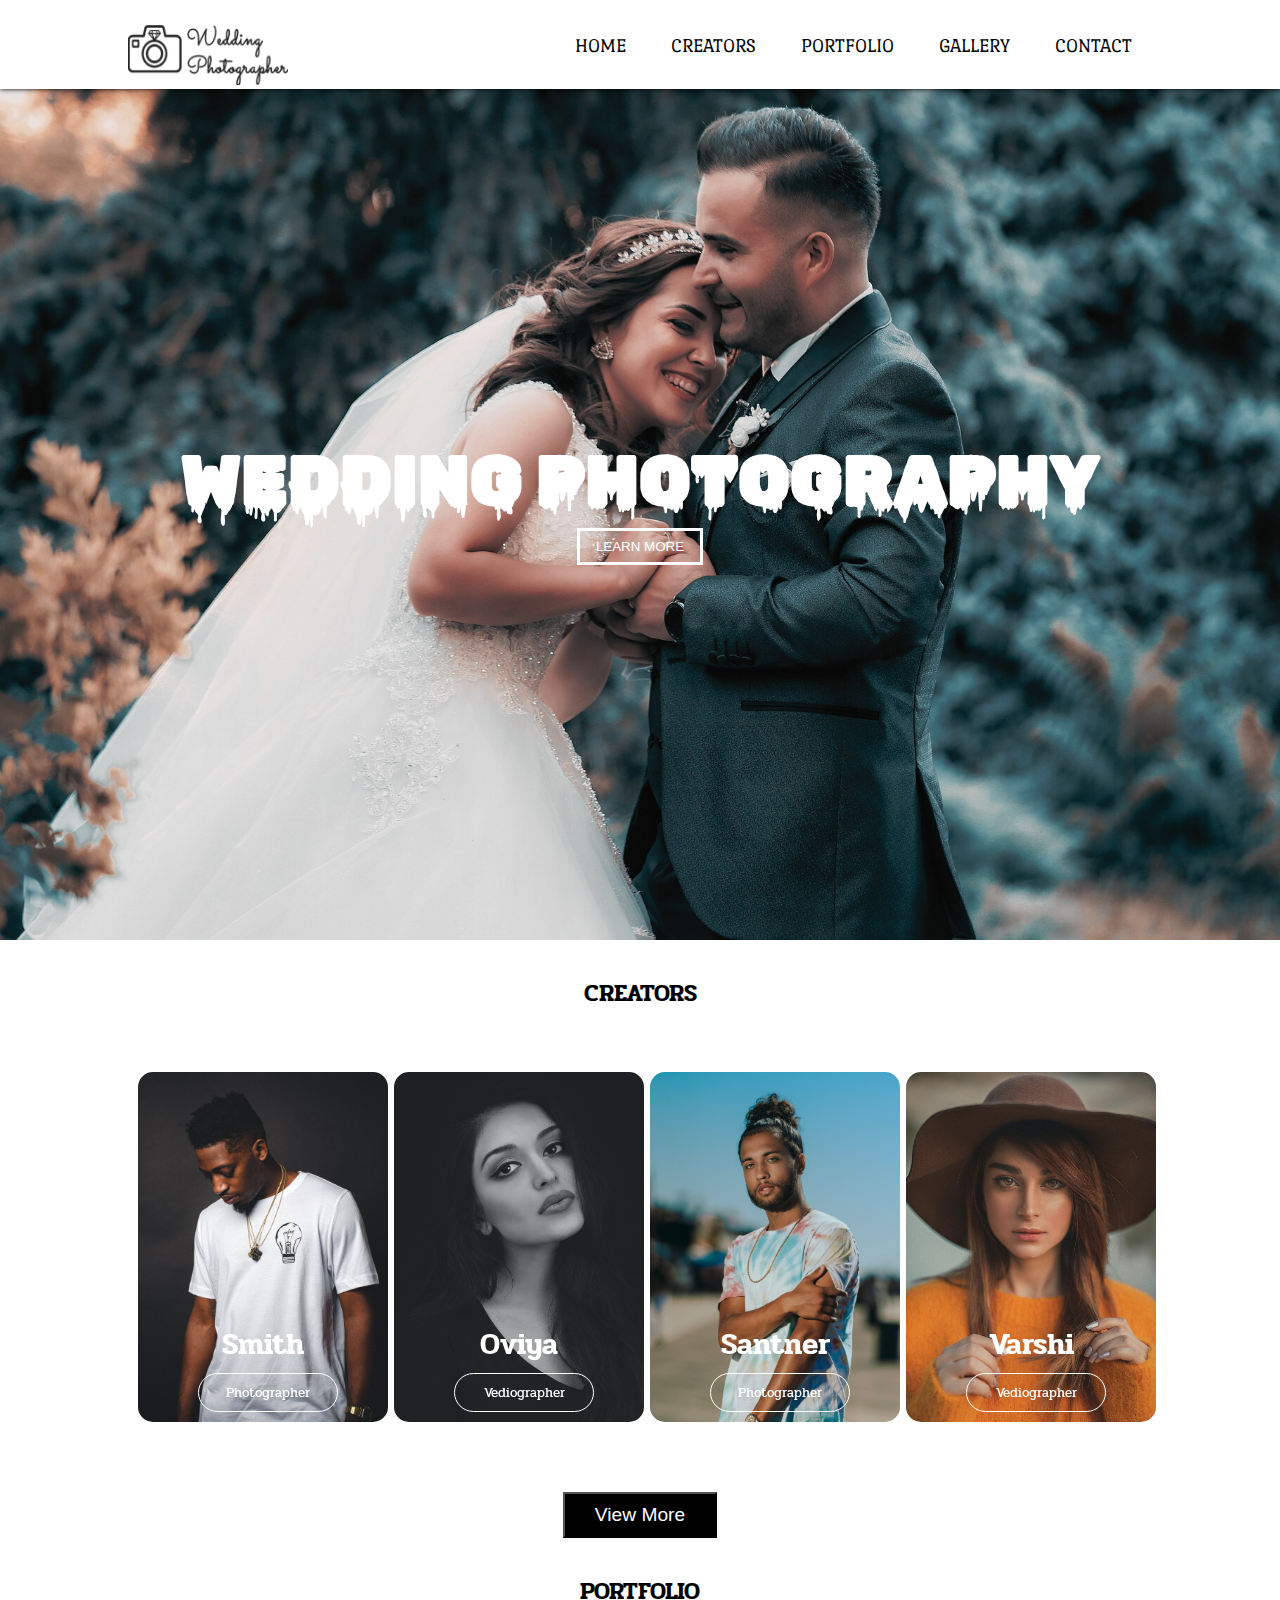
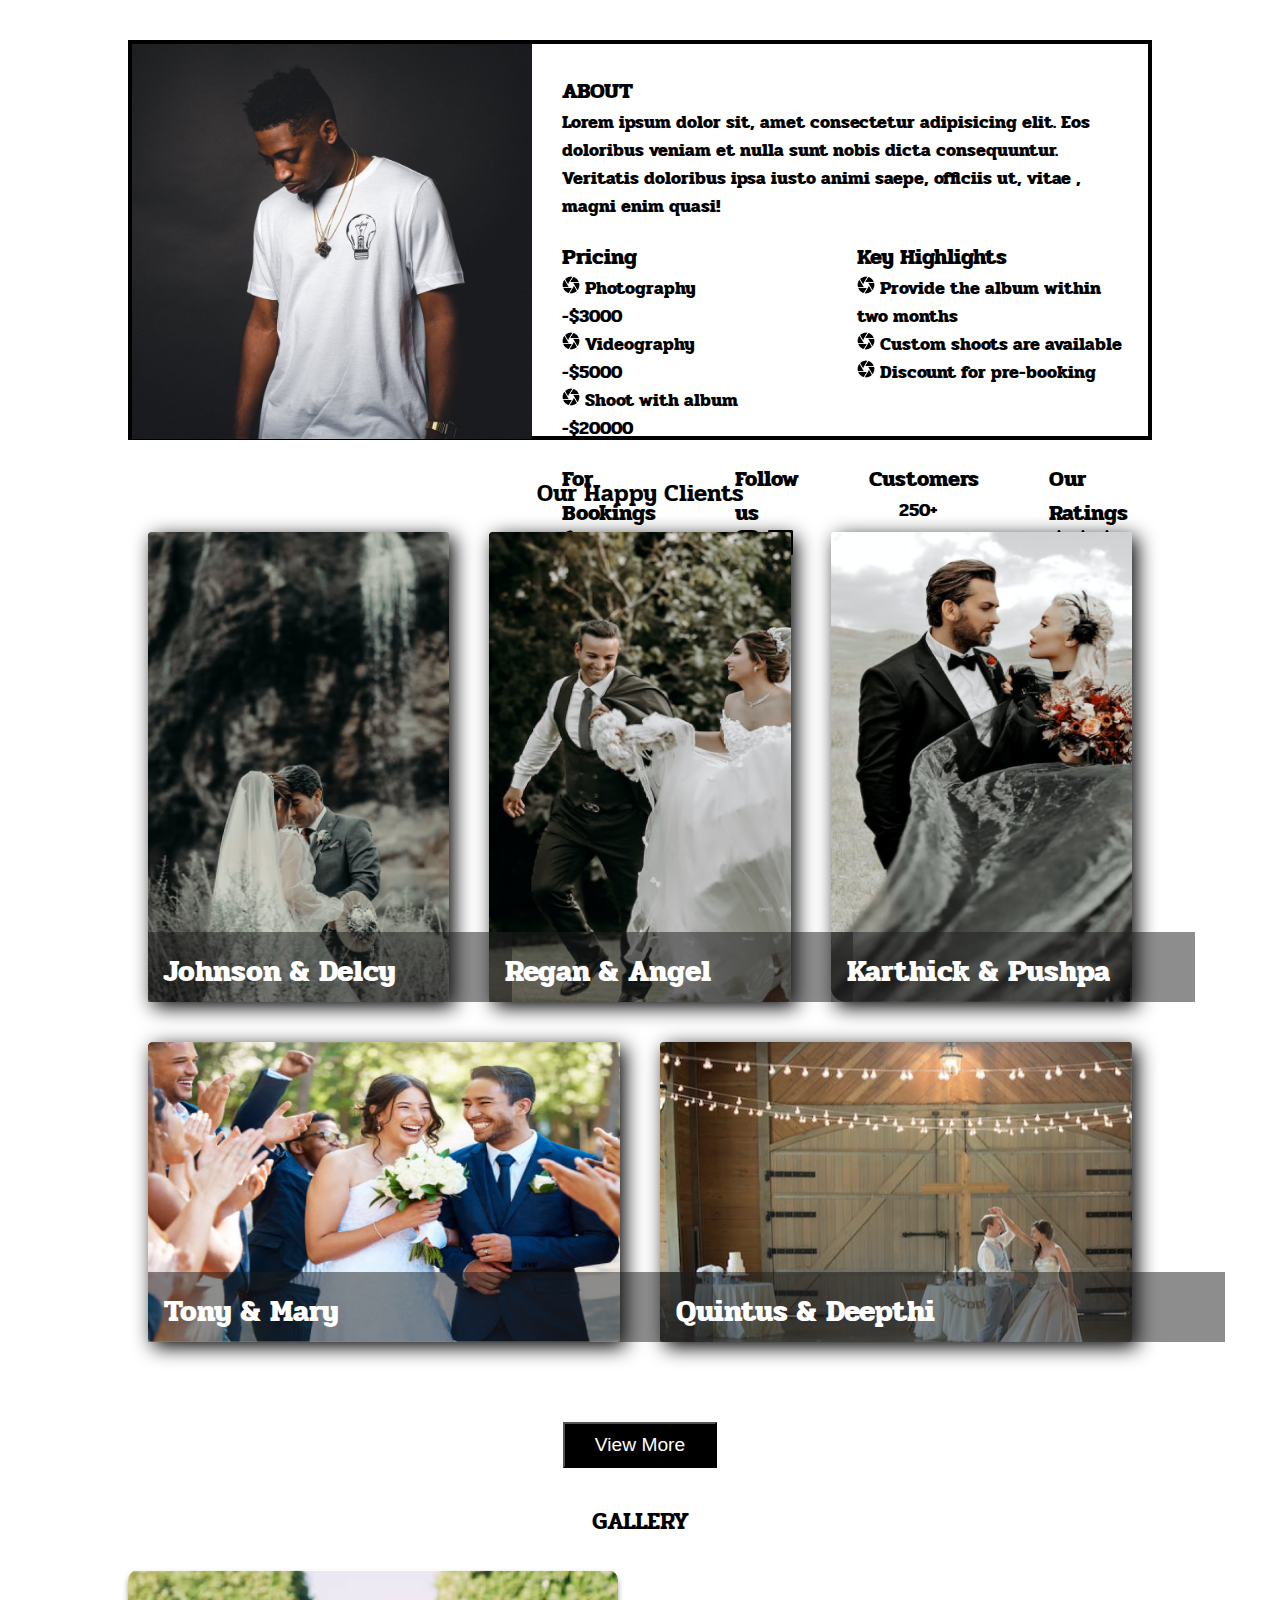
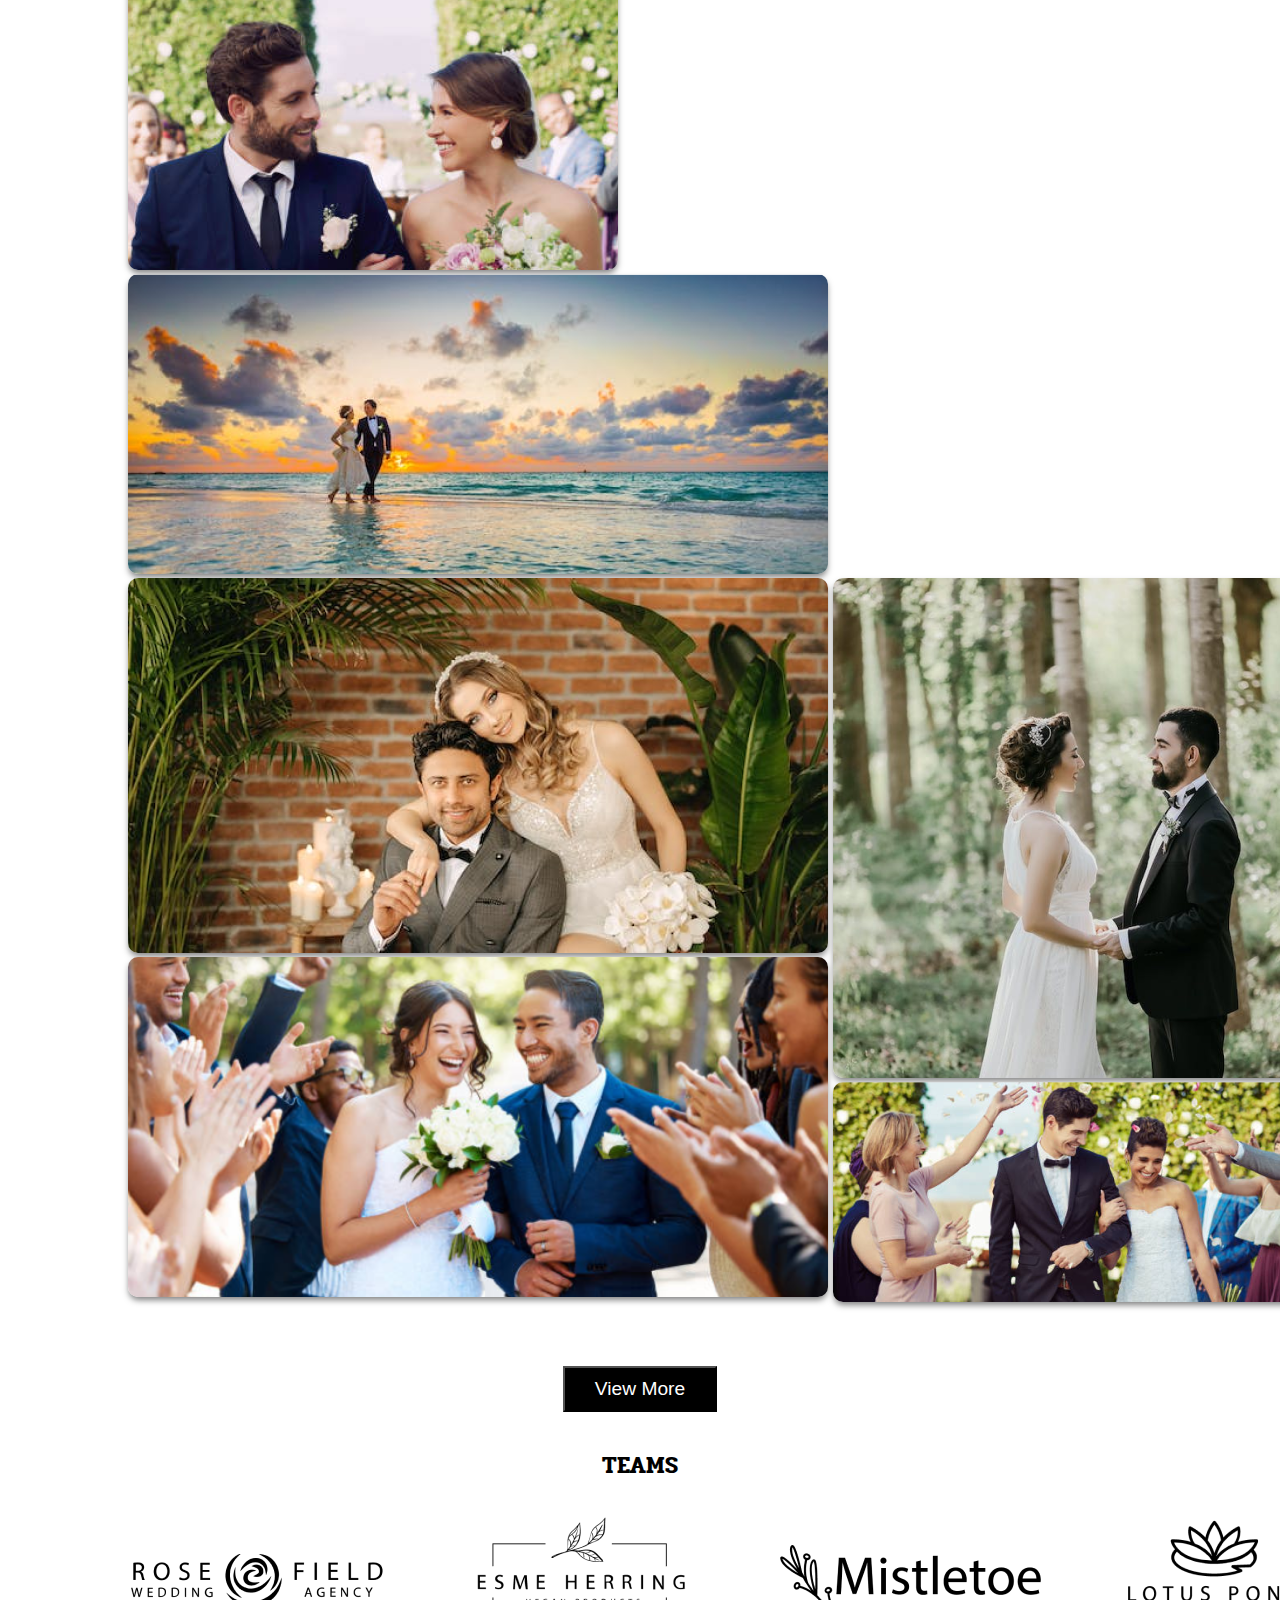
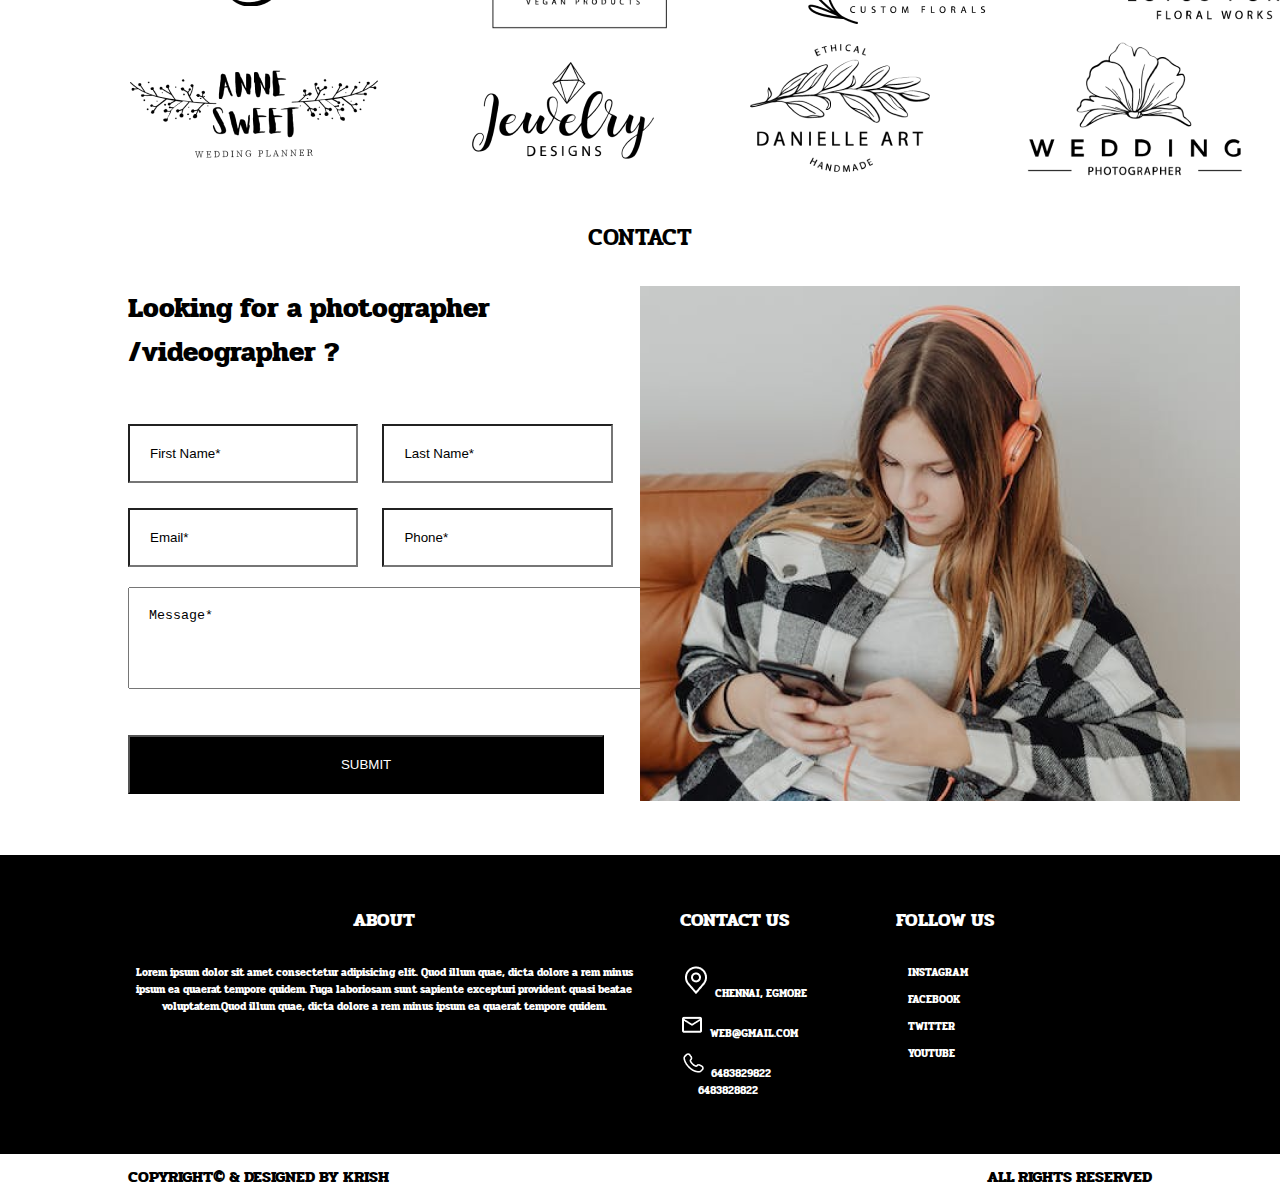
==== index.html @ 5eafbfe5 "first commit" ====
<!doctype html>
<html lang="en">
  
<head>
    <meta charset="utf-8">
    <meta name="viewport" content="width=device-width, initial-scale=1">
    <title>Wedding Photography</title>
    <meta name="description" content="we are Wedding Photographers ,we will help you to find out best Photographers for your Wedding">
    <link rel="icon" href="assets/logoIcon.png">
    <link href="https://cdn.jsdelivr.net/npm/bootstrap@5.3.2/dist/css/bootstrap.min.css" rel="stylesheet" integrity="sha384-T3c6CoIi6uLrA9TneNEoa7RxnatzjcDSCmG1MXxSR1GAsXEV/Dwwykc2MPK8M2HN" crossorigin="anonymous">
    <link rel="stylesheet" href="style.css">
</head>

<body>
    <script src="https://cdn.jsdelivr.net/npm/bootstrap@5.3.2/dist/js/bootstrap.bundle.min.js" integrity="sha384-C6RzsynM9kWDrMNeT87bh95OGNyZPhcTNXj1NW7RuBCsyN/o0jlpcV8Qyq46cDfL" crossorigin="anonymous"></script>

 <!--Herosection -->

  
<header>
  <div class="containerContent">            
         <div class="gridLayout">
          <div class="container">
            <div class="logo">
                     <img src="assets/logo2.png" alt="" width="160px" height="60px">
            </div>
            <div class="headerContent">
              <ul>
                  <li><a href="#HOME">HOME</a></li>
                 <li><a href="#CREATORS">CREATORS</a></li>
                 <li><a href="#PORTFOLIO">PORTFOLIO</a></li>
                 <li><a href="#GALLERY">GALLERY</a></li>
                 <li><a href="#CONTACT">CONTACT</a></li>
              </ul>
            </div>
          </div>
          </div>
          </div>
      </header>  
      <section id="HOME">
          <div class="bg-image">

              <div class="gridLayout">
          <div class="projectContent">
          <div class="projectName" >
              <h1 > WEDDING PHOTOGRAPHY</h1>
              
          </div>
          <div class="landingPageButton">
              <a href="#CREATORS"><button value="submit" class="buttonOne">LEARN MORE</button></a>
          </div>
          </div>
         </div>
  </div>
</section>
        
<main>

<!--creators-->

     <section id="CREATORS">
               <h2>CREATORS</h2>
               <div class="gridLayout">
                  
                 <!--flip card-->        
        <div class="fourArchitectures">
           
            <div class="containerOne">
              <div class="cardOne">
                <div class="card-inner">
                <div class="frontOne">
                  <h4>Smith</h4>
                   <!-- <h5>ARCHITECTURE</h5>-->
                  <button>Photographer</button>
                </div>
                <div class="backOne">
                  <h5>Lorem ipsum dolor siter ametith consectetur elit adipisicing. Omnis, nam reprehenderit, eius solut maiores nobis   enumer repellendus delenitiwer </h5>
                  <div class="icons">
                    <a href=""><img src="assets/facebook.png" alt=""></a>
                  <a href=""><img src="assets/instagram.png" alt=""></a>
                  <a href=""><img src="assets/twitter.png" alt=""></a>
                </div>
                </div>
              </div>
              </div>
            </div>
    
    <!--card2-->
    
            <div class="containerTwo">
      <div class="cardTwo">
        <div class="card-inner">
        <div class="frontTwo">
          <h4>Oviya</h4>
          <!--<h5>ARCHITECTURE</h5> -->
          <button>Vediographer</button>
        </div>
        <div class="backTwo">
          <h5>Lorem ipsum dolor siter ametith consectetur elit adipisicing. Omnis, nam reprehenderit, eius solut maiores nobis   enumer repellendus delenitiwer </h5>
          <div class="icons">
             <a href=""><img src="assets/facebook.png" alt=""></a>
             <a href=""><img src="assets/instagram.png" alt=""></a>
             <a href=""><img src="assets/twitter.png" alt=""></a>
        </div>
        </div>
      </div>
      </div>
    </div>
    
    <!--card3-->
    
    <div class="containerThree">
      <div class="cardThree">
        <div class="card-inner">
        <div class="frontThree">
          <h4>Santner</h4>
          <!--<h5>ARCHITECTURE</h5>-->
          <button>Photographer</button>
        </div>
        <div class="backThree">
          <h5>Lorem ipsum dolor siter ametith consectetur elit adipisicing. Omnis, nam reprehenderit, eius solut maiores nobis   enumer repellendus delenitiwer </h5>
          <div class="icons">
          <a href=""><img src="assets/facebook.png" alt=""></a>
          <a href=""><img src="assets/instagram.png" alt=""></a>
          <a href=""><img src="assets/twitter.png" alt=""></a>
        </div>
        </div>
      </div>
      </div>
    </div>
    
    <!--card4-->
    
    <div class="containerFour">
      <div class="cardFour">
        <div class="card-inner">
        <div class="frontFour">
          <h4>Varshi</h4>
        <!--  <h5>ARCHITECTURE</h5>-->
          <button>Vediographer</button>
        </div>
        <div class="backFour">
          <h5>Lorem ipsum dolor siter ametith consectetur elit adipisicing. Omnis, nam reprehenderit, eius solut maiores nobis   enumer repellendus delenitiwer </h5>
          <div class="icons">
         <a href=""><img src="assets/facebook.png" alt=""></a>
         <a href=""><img src="assets/instagram.png" alt=""></a>
         <a href=""><img src="assets/twitter.png" alt=""></a>
        </div>
        </div>
      </div>
      </div>
    </div>
    </div>


          </div>
        </div>
         <a href="creators.html"><button class="learnMoreTwo" value="submit">View More</button></a> 
     </section>

<!--Portfolio--> 

<section id="PORTFOLIO">
  
  <h2 class="portfolio">PORTFOLIO</h2>
      <div class="gridLayout">
           <div class="portfolioOne">
                <div class="portfolioOneImage">
                   <img src="assets/smith.png" alt="smith" height="395px" width="400px">
                  
                </div>
                <div class="portfolioOneContent">
          
                    <h3>ABOUT</h3>
                    <h4>Lorem ipsum dolor sit, amet consectetur adipisicing elit. Eos doloribus veniam et nulla sunt nobis dicta consequuntur. Veritatis doloribus ipsa iusto animi saepe, officiis ut, vitae , magni enim quasi!</h4>
                    
                    <div class="pricing">
                    <div class="pricingInside">
                    <h3>Pricing</h3>

                    <h4><img src="assets/camera.png" alt="">&nbsp;Photography -$3000</h4>
                    <h4><img src="assets/camera.png" alt="">&nbsp;Videography -$5000  
                    </h4>
                    <h4><img src="assets/camera.png" alt="">&nbsp;Shoot with album -$20000</h4>
                  </div>

                  <div class="highlights">
                    <h3>Key Highlights</h3>

                    <h4><img src="assets/camera.png" alt="">&nbsp;Provide the album within two months</h4>
                    <h4><img src="assets/camera.png" alt="">&nbsp;Custom shoots are available</h4>
                    <h4><img src="assets/camera.png" alt="">&nbsp;Discount for pre-booking</h4>
                  </div>
                    </div>

                    <div class="bookings">
                     <div>
                    <h3>For Bookings</h3>
                    <h4><img src="assets/phone.png" alt="">9865685327</h4>
                  </div>
                  <div class="follow">
                    <h3>Follow us</h3>
                   <a href="#"><img src="assets/ig.png" alt="">&nbsp;</a>
                   <a href=""><img src="assets/fb.png" alt="">&nbsp;</a> 
                    <a href=""><img src="assets/pf.png" alt="">&nbsp;</a>
                  </div>
                  <div class="customers">
                    <h3>Customers</h3>
                    <h4>&nbsp;&nbsp;&nbsp;&nbsp;&nbsp;&nbsp;250+ <br> Happy Clients</h4>
                  </div>
                  <div class="ratings">
                    <h3>Our Ratings</h3>
                    <img src="assets/star.png" alt="">
                    <img src="assets/star.png" alt="">
                    <img src="assets/star.png" alt="">
                    <img src="assets/star.png" alt="">
                    <img src="assets/halfStar.png" alt="">
                  </div>
                  </div>

                  </div>
                </div>
<!--clients one-->                 
                 <h2>Our Happy Clients</h2>

            <div class="review">
              <div class="reviewCard">
                  <img src="assets/happy1.png" alt="">
                  <div class="intro">
                      <h3>Johnson & Delcy</h3>
                      <p>In <span>Johnson</span> wedding Lorem ipsum dolor sit amet consectetur, adipisicing elit. Consequatur a optio alias, rem minus expedita exercitationem perferendis pariatur cum atque doloribus odit voluptate nihil, quaerat nisi in nam architecto ex.</p>
                  </div>
              </div>

              <div class="reviewCard">
                  <img src="assets/happy2.png" alt="">
                  <div class="intro">
                      <h3>Regan & Angel</h3>
                      <p>In <span>Regan</span> wedding Lorem ipsum dolor sit amet consectetur, adipisicing elit. Consequatur a optio alias, rem minus expedita exercitationem perferendis pariatur cum atque doloribus odit voluptate nihil, quaerat nisi in nam architecto ex.</p>
                  </div>
              </div>
              <div class="reviewCard">
                  <img src="assets/happy3.png" alt="">
                  <div class="intro">
                      <h3>Karthick & Pushpa</h3>
                      <p>In <span>Karthick</span> wedding Lorem ipsum dolor sit amet consectetur, adipisicing elit. Consequatur a optio alias, rem minus expedita exercitationem perferendis pariatur cum atque doloribus odit voluptate nihil, quaerat nisi in nam architecto ex.</p>
                  </div>

               </div>
           </div>
     

      <div class="review2">
          <div class="reviewCard2">
              <img src="assets/happy4.png" alt="">
                  <div class="intro2">
                      <h3>Tony & Mary</h3>
                      <p>In <span>Tony</span> wedding Lorem ipsum dolor sit amet consectetur, adipisicing elit. Consequatur a optio alias, rem minus expedita exercitationem perferendis pariatur cum atque doloribus odit voluptate nihil, quaerat nisi in nam architecto ex.</p>
                  </div>
          </div>

          <div class="reviewCard2">
              <img src="assets/happy5.png" alt="">
                  <div class="intro2">
                      <h3>Quintus & Deepthi</h3>
                      <p>In <span>Tony</span> wedding Lorem ipsum dolor sit amet consectetur, adipisicing elit. Consequatur a optio alias, rem minus expedita exercitationem perferendis pariatur cum atque doloribus odit voluptate nihil, quaerat nisi in nam architecto ex.</p>
                  </div>
          </div>
      </div>
  </div>
          <a href="portfolio.html"><button class="learnMoreThree" value="submit">View More</button></a> 
     </section>


<!--Gallery-->

<section id="GALLERY">
<h2>GALLERY</h2>
<div class="gridLayout">
  <div class="wrapper">
  <div class="parent">

    <div class="child bg-One">

    </div>
  </div>
  <div class="parent">
    <div class="child bg-Two">

    </div>
  </div>
  <div class="mainParent">
  <div class="parentTwo">
  <div class="parent">
    <div class="child bg-Three">

    </div>
  </div>
  <div class="parent">
    <div class="child bg-Five">

    </div>
  </div>
</div>
<div class="parentThree">
  <div class="parent">
    <div class="child bg-Four">

    </div>
  </div>
 
  <div class="parent">
    <div class="child bg-Six">

    </div>
  </div>
</div>
</div>
  </div>

</div>
<a href="gallery.html"><button class="learnMoreFour" value="submit">View More</button></a> 
</section>
    
<section id="TEAMS">
     <h2>TEAMS</h2>
  <div class="gridLayout">
    <div class="ourTeamsOne">
          <div class="team1">
           <img src="assets/team1.png" alt="" >
          </div>
          <div class="team2">
           <img src="assets/team2.png" alt="" >
          </div>
          <div class="team3">
          <img src="assets/team3.png" alt="">
          </div>
          <div class="team4">
          <img src="assets/team4.png" alt="">
          </div>
        </div>
        <div class="ourTeamsTwo">
          <div class="team5">
          <img src="assets/team5.png" alt="">
          </div>
          <div class="team6">
           <img src="assets/team6.png" alt="">
          </div>
          <div class="team7">
          <img src="assets/team7.png" alt="">
          </div>
          <div class="team8">
          <img src="assets/team8.png" alt="">
          </div>
        </div>
    
  </div>
</section>

<!--Contact-->
<section id="CONTACT">
  <h2>CONTACT</h2>
  <div class="gridLayout">
    <div class="contactUs">
    <div class="contactContent">
          <h3>Looking for a photographer /videographer ?</h3>
          <div class="contactName">
             <input type="text" placeholder="First Name*" required class="contactName1">
             <input type="text" placeholder="Last Name*" required class="contactName2">
          </div>
          <div class="contactNumber">
              <input type="email" placeholder="Email*" required class="contactNumber1">
              <input type="number" placeholder="Phone*" required class="contactNumber2">
          </div>
          <div class="contactMessage">
                <textarea name="Message" class="contactMessage2" cols="70" rows="4" placeholder="Message*" required>Message*</textarea>
          </div>
          <div class="submit">
            <button class="learnMoreFive" value="submit">SUBMIT</button> 
          </div>
    </div>
    <div class="contactImage">
       <img src="assets/contact.png" alt="" >
    </div>
  </div>
  </div>
</section>

</main>
<footer>
 <div class="bg-color">
        <div class="gridLayout">
          <div class="footerSection">
          <div class="about">
                <h3>ABOUT</h3>
                <h6>Lorem ipsum dolor sit amet consectetur adipisicing elit. Quod illum quae, dicta dolore a rem minus ipsum ea quaerat tempore quidem. Fuga laboriosam sunt sapiente excepturi provident quasi beatae voluptatem.Quod illum quae, dicta dolore a rem minus ipsum ea quaerat tempore quidem.</h6>
          </div>
          <div class="contact">
                 <h3>CONTACT US</h3>
                <h6 class="contactInside"><img src="assets/location.png" alt="">&nbsp;CHENNAI, EGMORE</h6>
                 <h6><img src="assets/mail.png" alt="">&nbsp;&nbsp;WEB@GMAIL.COM</h6>
                 <h6><img src="assets/phone2.png" alt="">&nbsp;&nbsp;6483829822 <br>&nbsp;&nbsp;&nbsp;&nbsp;&nbsp;&nbsp;6483828822</h6>
          </div>
          <div class="followus">
                 <h3>FOLLOW US</h3>
                 <h6 class="followusInside">&nbsp;&nbsp;&nbsp;&nbsp;INSTAGRAM</h6>
                 <h6>&nbsp;&nbsp;&nbsp;&nbsp;FACEBOOK</h6>
                 <h6>&nbsp;&nbsp;&nbsp;&nbsp;TWITTER</h6>
                 <h6>&nbsp;&nbsp;&nbsp;&nbsp;YOUTUBE</h6>
          </div>
        </div>
      </div>
 </div>
 <div class="gridLayout">
  <div class="foot">
    <h4 class="footOne">COPYRIGHT&copy;   & DESIGNED BY KRISH</h4>
    <h4 class="footTwo">ALL RIGHTS RESERVED</h4>
  </div>
</div>
</footer>

</body>
</html>
---- style.css ----
@import url('https://fonts.googleapis.com/css2?family=Port+Lligat+Slab&family=Rubik+Wet+Paint&display=swap');

  @import url('https://fonts.googleapis.com/css2?family=Rubik+Wet+Paint&display=swap');
  @import url('https://fonts.googleapis.com/css2?family=Pridi&display=swap');

*{
    margin: 0;
    padding: 0;
    box-sizing: border-box;
}

/*landing page*/
body{
    padding-top:40px ;
}
.bg-image{
    background-image: url(assets/heroSectionThree.jpg);
    width: 100%;
    height: 100vh;
    background-repeat: no-repeat;
    background-size: cover;
}
.gridLayout{
    width: 80%;
    margin-right: auto;
    margin-left: auto;
}
.logo{
    padding-top: 25px;
    margin-left: 0;
    
}
.headerContent ul li a::before{
    content: '';
    position: absolute;
    height: 3px;
    width: 100%;
    bottom: 0px;
    left: 0;
   border-radius: 25px;
   transform: scaleX(0);
   background: #000000;
    transform-origin:right ;
    transition: transform 0.3s ease;
}
.headerContent ul li a:hover::before{
    transform: scaleX(1);
    transform-origin:left ;
}
.headerContent ul li{
    list-style-type: none;
    display: inline-block;
    padding-bottom: 25px;
    position: relative;
}
.headerContent ul li a{
    text-decoration: none;
    color: rgb(0, 0, 0);
    padding: 20PX;
}
.headerContent{
    padding-top: 35px;
    margin-right: 0;
    font-size: 20px;
    font-family: 'Port Lligat Slab', serif;  
}

header{
    position: fixed;
    top: 0;
    width: 100%;
    z-index: 99999;
    transition: background-color 0.4s ease-in-out;
    box-shadow:0px 0px 5px 0px;
}

.container{
    display: flex;
    justify-content: space-between;
}
.containerContent{
    background-color: #ffffff;
}
.projectName h1{
    font-size: 70px;
    color: white;
    padding-top: 400px;
    display: flex;
    flex-direction: column;
    align-items: center;
    font-family:'Rubik Wet Paint' ;
    text-shadow:black;
    
}

.landingPageButton{
    display:flex;
    flex-direction: column;
    align-items: center;
    text-decoration: none;
    padding: 5px;
}
.buttonOne{
    padding: 8px 16px;
    font-weight: 500;
    color: white;
    background-color: transparent;
    border: 3px white solid;
}
.buttonOne:hover{
    background-color:#0C356A;
}


/*CREATORS*/

h2{
    text-align: center;
    margin-top: 35px;
   font-family: 'Pridi', serif;
    font-weight: 600;
}


/*flip card*/
.fourArchitectures{
    display: flex;
    align-items: center;
}
.containerOne{
    width: 25%;
    padding:10px;
}
.cardOne{
    width: 250px;
    height: 350px;
    margin: 50px auto 0;
    perspective: 1000px;
}
.card-inner{
    width: 250%;
    height: 350%;
    position: relative;
    transition: transform 1s;
    transform-style: preserve-3d;
}
.frontOne,.backOne{
    width: 100%;
    height: 100%;
    border-radius: 15px;
    position: absolute;
    backface-visibility: hidden;
}
.frontOne{
    background: url(assets/smith.png);
    background-size: cover;
    background-position: center;
    padding-top: 50px;
    text-align: center;
    display: flex;
    flex-direction: column;
    justify-content: flex-end;
}
.frontOne h4{
color: white;
font-size: 30px;
font-weight: 600;
font-family: 'Pridi', serif;;
}

.frontOne button{
    width: 140px;
    border: 1px solid #fff;
    background:transparent;
    border-radius: 50px;
    padding: 8px 20px;
    cursor:pointer;
    margin-top: 5px;
    margin-bottom: 10px;
    margin-left: 60px;
    color: #fff;
    font-weight: 400;
    font-family: 'Pridi', serif;
}
.backOne{
    background: #000000;
    color: white;
    padding: 20px 20px;
    transform: rotateY(180deg);
}
.backOne h5{
font-size: 18px;
line-height: 25px;
margin-bottom: 10px;
font-family: 'Pridi', serif;
}
.icons img{
    display: flex;
    align-items:center;
    margin-top: 30px;
    margin-right: 0px;
}

.cardOne:hover .card-inner{
    transform: rotateY(180deg);
}

/*Flipcard2*/

.containerTwo{
    width: 25%;
    padding:10px;
   
}
.cardTwo{
    width: 250px;
    height: 350px;
    margin: 50px auto 0;
    perspective: 1000px;
}
.card-inner{
    width: 100%;
    height: 100%;
    position: relative;
    transition: transform 1s;
    transform-style: preserve-3d;
}
.frontTwo,.backTwo{
    width: 100%;
    height: 100%;
    border-radius: 15px;
    position: absolute;
    backface-visibility: hidden;
}
.frontTwo{
    background: url(assets/oviya.png);
    background-size: cover;
    background-position: center;
    padding-top: 50px;
    text-align: center;
    display: flex;
    flex-direction: column;
    justify-content: flex-end;
}
.frontTwo h4{
color: white;
font-size: 30px;
font-weight: 600;
font-family: 'Pridi', serif;
}
.frontTwo button{
    width: 140px;
    border: 1px solid #fff;
    background:transparent;
    border-radius: 50px;
    padding: 8px 20px;
    cursor:pointer;
    margin-top: 5px;
    margin-bottom: 10px;
    margin-left: 60px;
    color: #fff;
    font-weight: 400;
    font-family: 'Pridi', serif;
}
.backTwo{
    background: #000000;
    color: white;
    padding: 20px 20px;
    transform: rotateY(180deg);
}
.backTwo h5{
font-size: 18px;
line-height: 25px;
margin-bottom: 10px;
font-family: 'Pridi', serif;
}
.icons{
    display: flex;
    align-items:center;
    margin-top: 30px;
    margin-left: 60px;
    gap: 30px;
}
.cardTwo:hover .card-inner{
    transform: rotateY(180deg);
}

/*flipcard3*/

.containerThree{
    width: 25%;
    padding:10px;
}
.cardThree{
    width: 250px;
    height: 350px;
    margin: 50px auto 0;
    perspective: 1000px;
}
.card-inner{
    width: 100%;
    height: 100%;
    position: relative;
    transition: transform 1s;
    transform-style: preserve-3d;
}
.frontThree,.backThree{
    width: 100%;
    height: 100%;
    border-radius: 15px;
    position: absolute;
    backface-visibility: hidden;
}
.frontThree{
    background: url(assets/santner.png);
    background-size: cover;
    background-position: center;
    padding-top: 50px;
    display: flex;
    text-align: center;
    flex-direction: column;
    justify-content: flex-end;
}
.frontThree h4{
color: white;
font-size: 30px;
font-weight: 600;
font-family: 'Pridi', serif;
}
.frontThree button{
    width: 140px;
    border: 1px solid #fff;
    background:transparent;
    border-radius: 50px;
    padding: 8px 20px;
    cursor:pointer;
    margin-top: 5px;
    margin-bottom: 10px;
    margin-left: 60px;
    color: #fff;
    font-weight: 400;
    font-family: 'Pridi', serif;
}
.backThree{
    background: #000000;
    color: white;
    padding: 20px 20px;
    transform: rotateY(180deg);
}
.backThree h5{
font-size:18px;
line-height: 25px;
margin-bottom: 10px;
font-family: 'Pridi', serif;
}
.icons{
    display: flex;
    align-items:center;
    margin-top: 30px;
    margin-left: 60px;
    gap: 30px;
}
.cardThree:hover .card-inner{
    transform: rotateY(180deg);
}

/*flipcard4*/

.containerFour{
    width: 25%;
    padding:10px;
}
.cardFour{
    width: 250px;
    height: 350px;
    margin: 50px auto 0;
    perspective: 1000px;
}
.card-inner{
    width: 100%;
    height: 100%;
    position: relative;
    transition: transform 1s;
    transform-style: preserve-3d;
}
.frontFour,.backFour{
    width: 100%;
    height: 100%;
    border-radius: 15px;
    position: absolute;
    backface-visibility: hidden;
}
.frontFour{
    background: url(assets/varshi.jpg);
    background-size: cover;
    background-position: center;
    padding-top: 50px;
    text-align: center;
    display: flex;
    flex-direction: column;
    justify-content: flex-end;
}
.frontFour h4{
color: white;
font-size: 30px;
font-weight: 600;
font-family: 'Pridi', serif;
}
.frontFour button{
    width: 140px;
    border: 1px solid #fff;
    background:transparent;
    border-radius: 50px;
    padding: 8px 20px;
    cursor:pointer;
    margin-top: 5px;
    margin-bottom: 10px;
    margin-left: 60px;
    color: #fff;
    font-weight: 400;
    font-family: 'Pridi', serif;
}
.backFour{
    background: #000000;
    color: white;
    padding: 20px 20px;
    transform: rotateY(180deg);
}
.backFour h5{
font-size: 18px;
line-height: 25px;
margin-bottom: 10px;
font-family: 'Pridi', serif;
}
.icons{
    display: flex;
    align-items:center;
    margin-top: 30px;
    gap: 30px;
    justify-content: center;
    margin-left: 0;
}
.cardFour:hover .card-inner{
    transform: rotateY(180deg);
}

.learnMoreTwo{
    background-color: #000000;
     color: white;
     padding: 10px 25px;
     font-size: larger;
     width: 12%;
     margin-top: 60px;
     margin-left: 44%;
 }
 .learnMoreTwo:hover{
    background-color: #0C356A;
    color: #fff;

 }

 /*portfolio*/

 .portfolioOne{
    margin-top: 30px;
    border: 4px solid black;
    width: 100%;
    height: 400px;
    display: flex;
    position: relative;
 }
 .portfolioOneContent{
    padding: 30px;
 }
 .portfolioOneContent h4{
        font-size: 18px;
        font-family: 'Pridi', serif;;
        
 }
 .portfolioOneContent h3{
    font-size: 22px;
    font-weight: 800;
    font-family: 'Pridi', serif;
 }
 .highlights{
    margin-left: 100px;
 }
 .pricing{
    display: flex;
    margin-top: 20px;
 }
.follow a{
    color: #fff;
    background-color: #fff;
}
 .bookings{
    display: flex;
    margin-top: 20px;
 }
.follow{
    margin-left: 70px;
}
.customers{
    margin-left: 70px;
}
.ratings{
    margin-left: 70px;
}
.happy{
    padding-bottom: 50px;
}


body{
    background: white;
}
.review{
    display: flex;
    position: relative;
}

.reviewCard{
   height: 470px;
   margin: 20px;
   border-radius: 3px;
   box-shadow: 5px 5px 20px black;
   overflow: hidden;
}
.reviewCard img{
    height: 470px;
    width: 400px;
    border-radius: 3px;
    transition: .5s;
}
.intro{
    height: 70px;
    width: 364px;
    padding: 6px;
    box-sizing: border-box;
    position: absolute;
    background: rgb(27,27,27, .5);
    color: white;
    bottom: 20px;
    transition: .5s;
}
.intro h3{
    margin: 10px;
    font-size: 30px;
    font-family: 'Pridi', serif;
}
.intro p{
    font-size: 15px;
    margin: 20px;
    visibility: hidden;
    opacity: 0;
    color: white;
    font-family: 'Pridi', serif;
}
.span{
    font-weight: bold;
}

.reviewCard:hover{
    cursor: pointer;
}
.reviewCard:hover .intro{
    height: 220px;
    bottom: 20px;
    background: #000000;   
}
.reviewCard:hover p{
    opacity: 1;
    visibility: visible;
}
.reviewCard:hover img{
    transform: scale(1.1) rotate(-3deg);
}

/*Two*/



.review2{
    display: flex;
    position: relative;
}

.reviewCard2{
   height: 300px;
   margin: 20px;
   border-radius: 3px;
   box-shadow: 5px 5px 20px black;
   overflow: hidden;
}
.reviewCard2 img{
    height: 300px;
    width: 570px;
    border-radius: 3px;
    transition: .5s;
    background-size: cover;
}
.intro2{
    height: 70px;
    width: 565px;
    padding: 6px;
    box-sizing: border-box;
    position: absolute;
    background: rgb(27,27,27, .5);
    color: white;
    bottom: 20px;
    transition: .5s;
}
.intro2 h3{
    margin: 10px;
    font-size: 30px;
    font-family: 'Pridi', serif;
}
.intro2 p{
    font-size: 15px;
    margin: 20px;
    visibility: hidden;
    opacity: 0;
    color: white;
    font-family: 'Pridi', serif;
}
.span{
    font-weight: bold;
}

.reviewCard2:hover{
    cursor: pointer;
}
.reviewCard2:hover .intro2{
    height: 180px;
    bottom: 20px;
    background: #000000;   
}
.reviewCard2:hover p{
    opacity: 1;
    visibility: visible;
}
.reviewCard2:hover img{
    transform: scale(1.1) rotate(-3deg);
}

.learnMoreThree{
    background-color: #000000;
     color: white;
     padding: 10px 25px;
     font-size: larger;
     width: 12%;
     margin-top: 60px;
     margin-left: 44%;
 }
 .learnMoreThree:hover{
    background-color: #0C356A;
    color: #fff;
 }

/*Gallery*/
.wrapper{
    margin-top: 30px;
}
.parent{

    overflow: hidden;
    position: relative;
    display: inline-flex;
    align-items: stretch;
    cursor: pointer;
    box-shadow: 0 4px 6px -1px rgba(0,0,0,0.5);
    border-radius: 10px;
}
.child{
    height: 100%;
    width: 100%;
    background-size: cover;
    transition: all 1.1s;
    gap: 20px;
}
.parent:hover .child{
    transform: scale(1.2);
}
.bg-One{
    background: url(assets/gallery1.png);
    height: 300px;
    width: 490px;
}
.bg-Two{
    background: url(assets/gallery2.png);
    height: 300px;
    width: 700px;
}
.bg-Three{
    background: url(assets/gallery3.png);
     height: 375px;
     width:700px ;
    display: flex;
    align-content: flex-start;
     
}
.mainParent{
    display: flex;
}
.parentTwo{
    margin-right: 5px;
}
.parentThree{
    margin-left: 0;
    margin-right: 20px;
}

.bg-Four{
    background: url(assets/gallery4.png);
    height: 500px;
    width: 490px;
}
.bg-Five{
    background: url(assets/gallery5.png);
    width: 700px;
    height: 340px;
    background-repeat: no-repeat;
    background-size: cover;
}
.bg-Six{
    background: url(assets/gallery6.png);
    height: 220px;
    width: 490px;
}

.learnMoreFour{
    background-color: #000000;
     color: white;
     padding: 10px 25px;
     font-size: larger;
     width: 12%;
     margin-top: 60px;
     margin-left: 44%;
 }
 .learnMoreFour:hover{
    background-color: #0C356A;
    color: #fff;
 }


 /*our teams*/

 .ourTeamsOne{
    display:flex;
    gap: 90px;
    margin-top: 30px;
 }
 .ourTeamsTwo{
    display: flex;
    gap: 90px;
 }
 .team1{
    width: 25%;
    object-fit: cover;
    margin-top:40px; 
 }
 .team2{
    width: 25%;
    object-fit: cover;
    margin-bottom: 5px;
 }
 .team3{
    width: 25%;
    object-fit: cover;
    margin-top: 30px; 
 }
 .team4{
    width: 25%;
    object-fit: cover;
    margin-top: 5px; 
 } 
.team5{
   width: 25%;
    margin-top: 30px;
 }
 .team6{
    width: 25%;
    margin-top: 20px;
    
 }
 .team7{
   width: 25%;
 }
 .team8{
    width: 25%;
 }      


 /*CONTACT*/


 .contactUs{
    display: flex;
    margin-top: 30px;
 }
 .contactContent{
    width: 50%;
 }
 .contactContent h3{
    font-size: 28px;
    font-weight: 700;
    font-family: 'Pridi', serif;
 }
 .contactName{
    width: 100%;
    margin-top: 50px;
 }
 .contactName1{
    background-color:white;
    color: #000000;
    padding: 20px;
    width: 45%;
 }
 .contactName2{
    background-color:white;
    color: #000000;
    padding: 20px;
    width: 45%;
    margin-left: 20px;
 }
 .contactNumber{
    width: 100%;
    margin-top: 25px;
 }
 .contactNumber1{
    background-color: #fff;
    color: #000000;
    padding: 20px;
    width: 45%;
 }

 .contactNumber2{
    background-color: #fff;
    color: #000000;
    padding: 20px;
    width: 45%;
    margin-left: 20px;
 }
.contactMessage{
    margin-bottom: 10px;
    background-color: #fff;
    padding: 20px;
    color: #000000;
    padding-left: 0;
}
.learnMoreFive{
    margin-top: 12px;
    width: 93%;
    padding: 20px;
    background-color:black;
    color: white;
}
.learnMoreFive:hover{
    background-color: #0C356A;
    color: #fff;
}
.contactImage img{
   height: 515px;
   width: 600px;
   object-fit: cover;
    
}

.contactName1::placeholder{
    color: #000000;
}
.contactName2::placeholder{
    color: #000000;
}
.contactNumber1::placeholder{
    color: #000000;
}
.contactNumber2::placeholder{
    color: #000000;
}
.contactMessage2::placeholder{
    color: #000000;
   
}
.contactMessage2{
    padding: 20px;
}


/*Footer*/

.bg-color{
    background-color: #000000;
    color: #fff;
}
.footerSection{
    display: flex;
    margin-top: 50px;
}
.about{
    text-align: center;
    margin-top: 50px;
    padding-bottom: 30px;
    width: 50%;
    margin-bottom: 50px;
    font-family: 'Pridi', serif;
}
.about h6{
    margin-top: 30px;
    font-family: 'Pridi', serif;
}
.contactInside{
    margin-top: 25px;
}
.contact h6{
    padding: 5px 0px;
}
.followusInside{
    margin-top: 25px;
}
.followus h6{
    padding: 5px 0px;
}
.contact{
    margin-top: 50px;
    width: 25%;
    padding-left: 40px;
    margin-bottom: 50px;
    font-family: 'Pridi', serif;
}
.followus{
   margin-top: 50px;
   width: 25%;
   margin-bottom: 50px;
   font-family: 'Pridi', serif;
}

.foot{
    display: flex;
    width: 100%;
}

.foot h4{
    color: #000000;
}
.footOne{
    width: 50%;
    padding: 10px 0px ;
    font-size: 16px;
    text-align: start;
    font-family: 'Pridi', serif;

}
.footTwo{
    width: 50%;
    padding: 10px 0px;
    font-size: 16px;
    text-align: end;
    font-family: 'Pridi', serif;
}
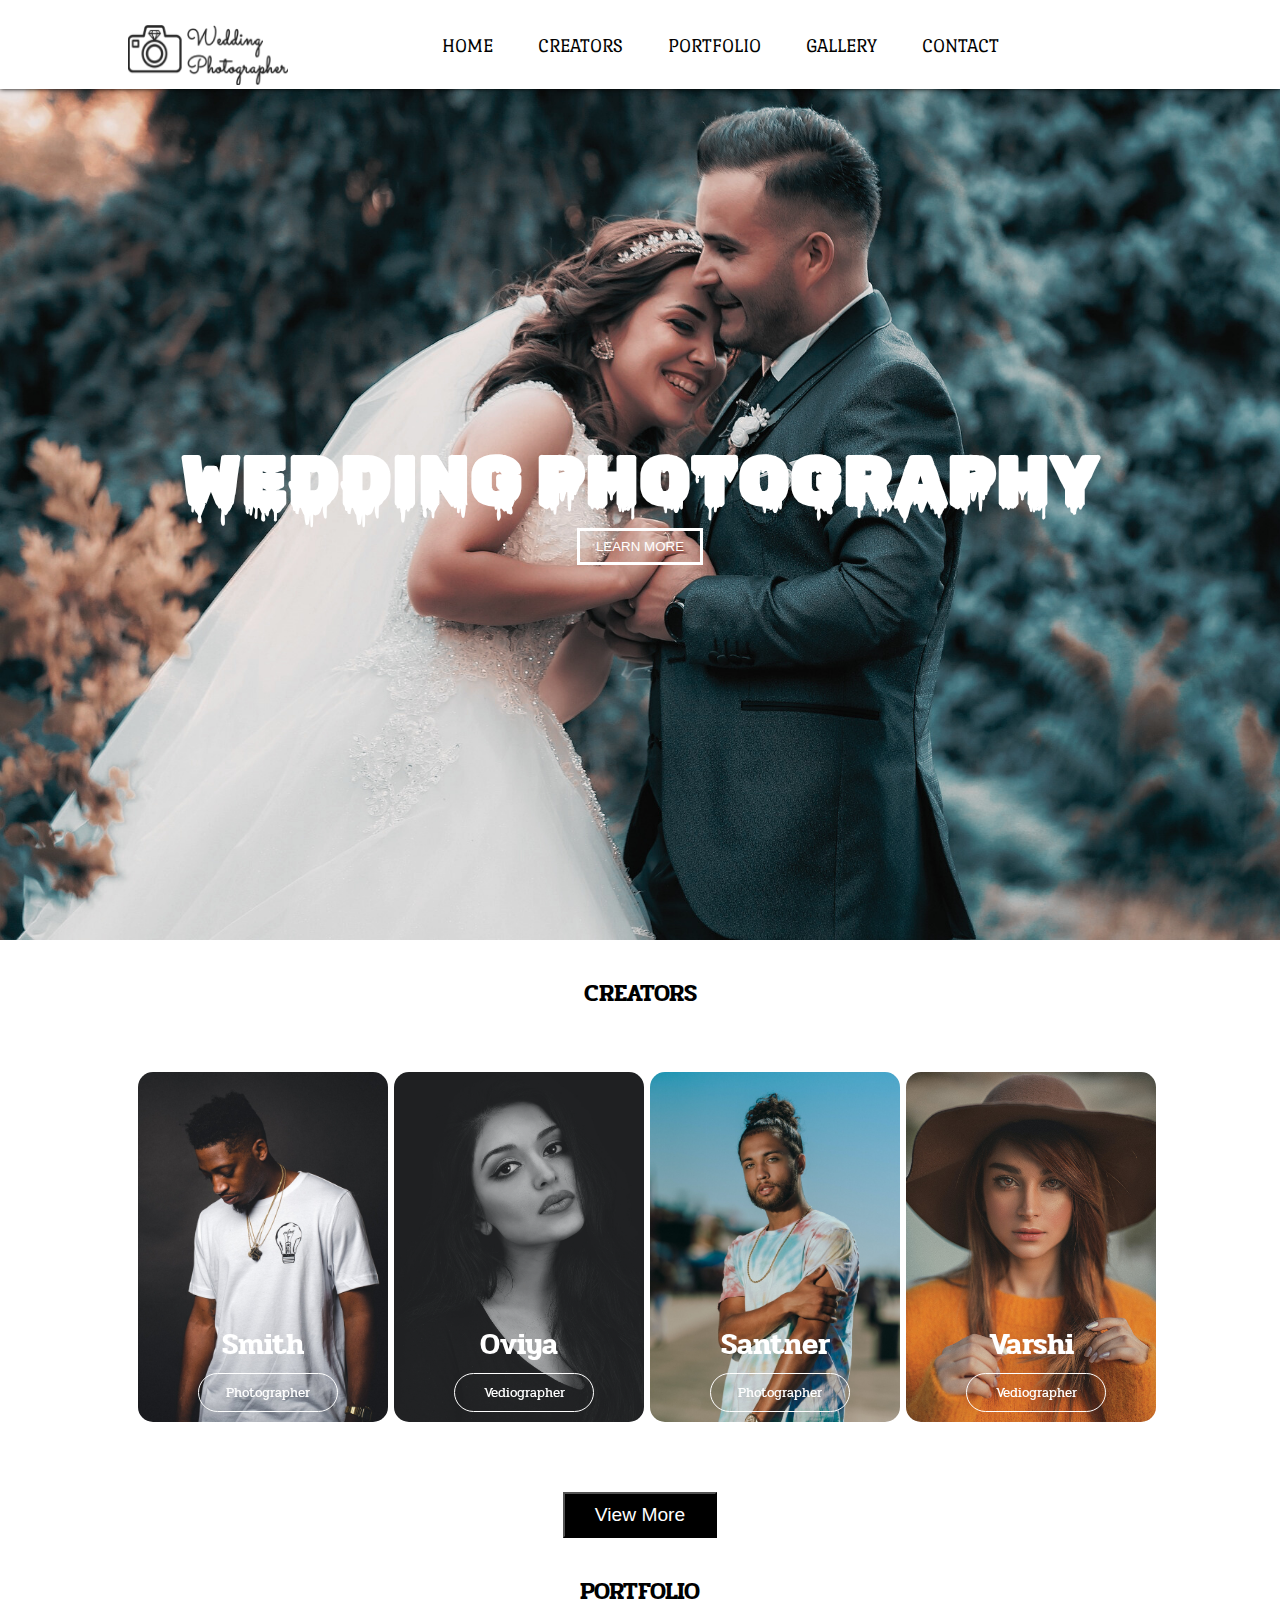
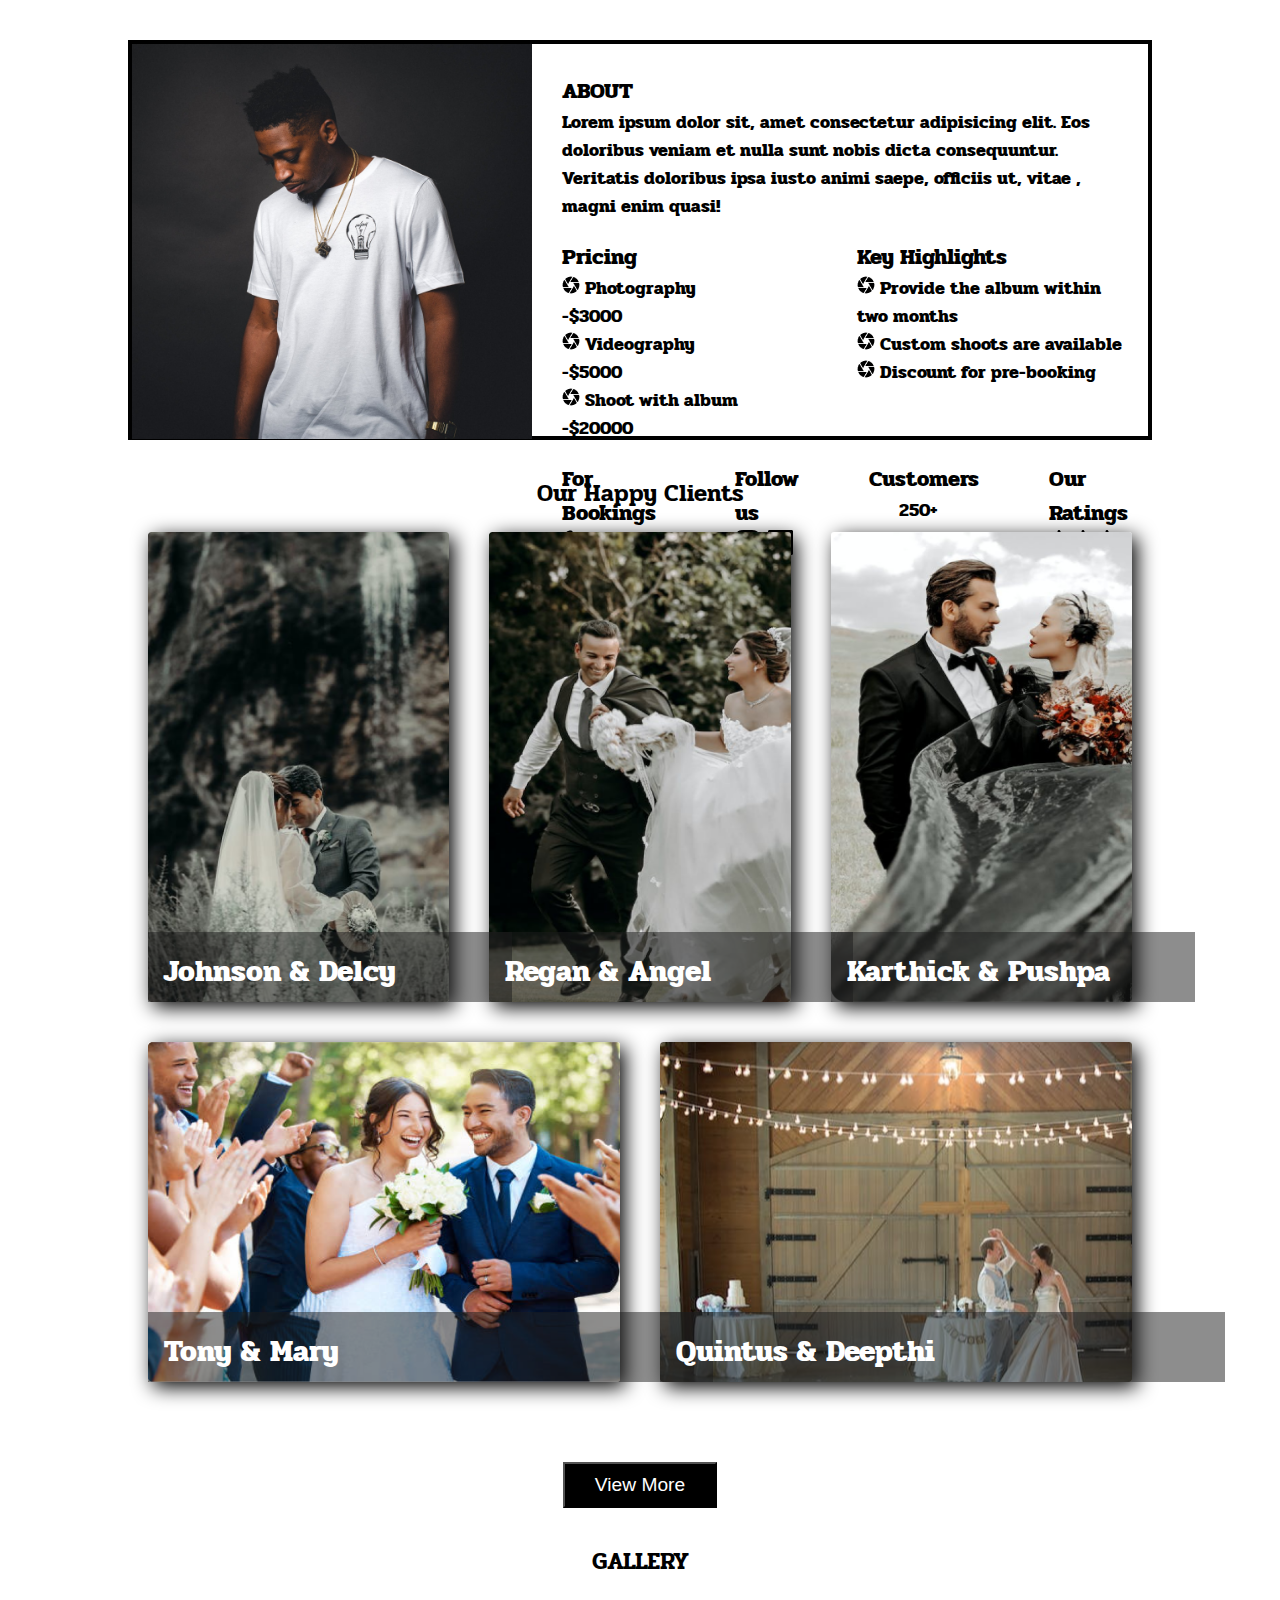
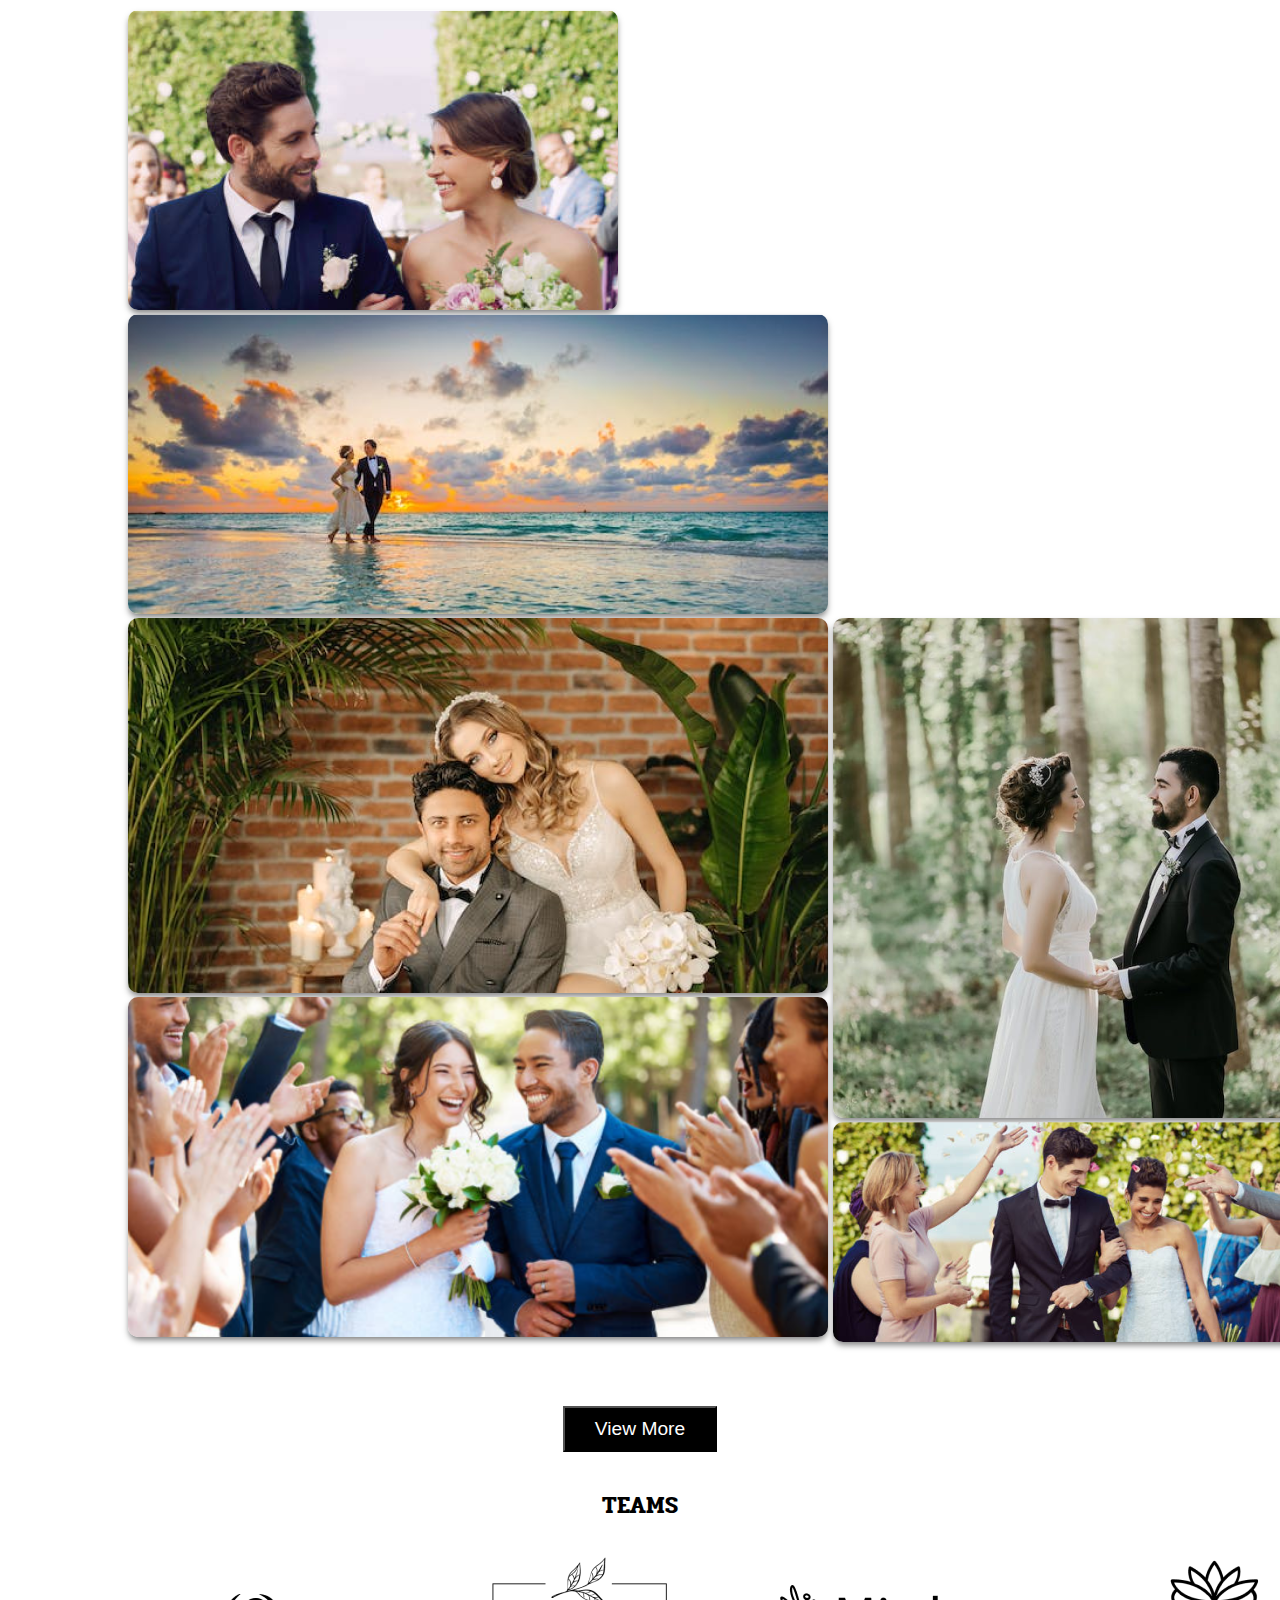
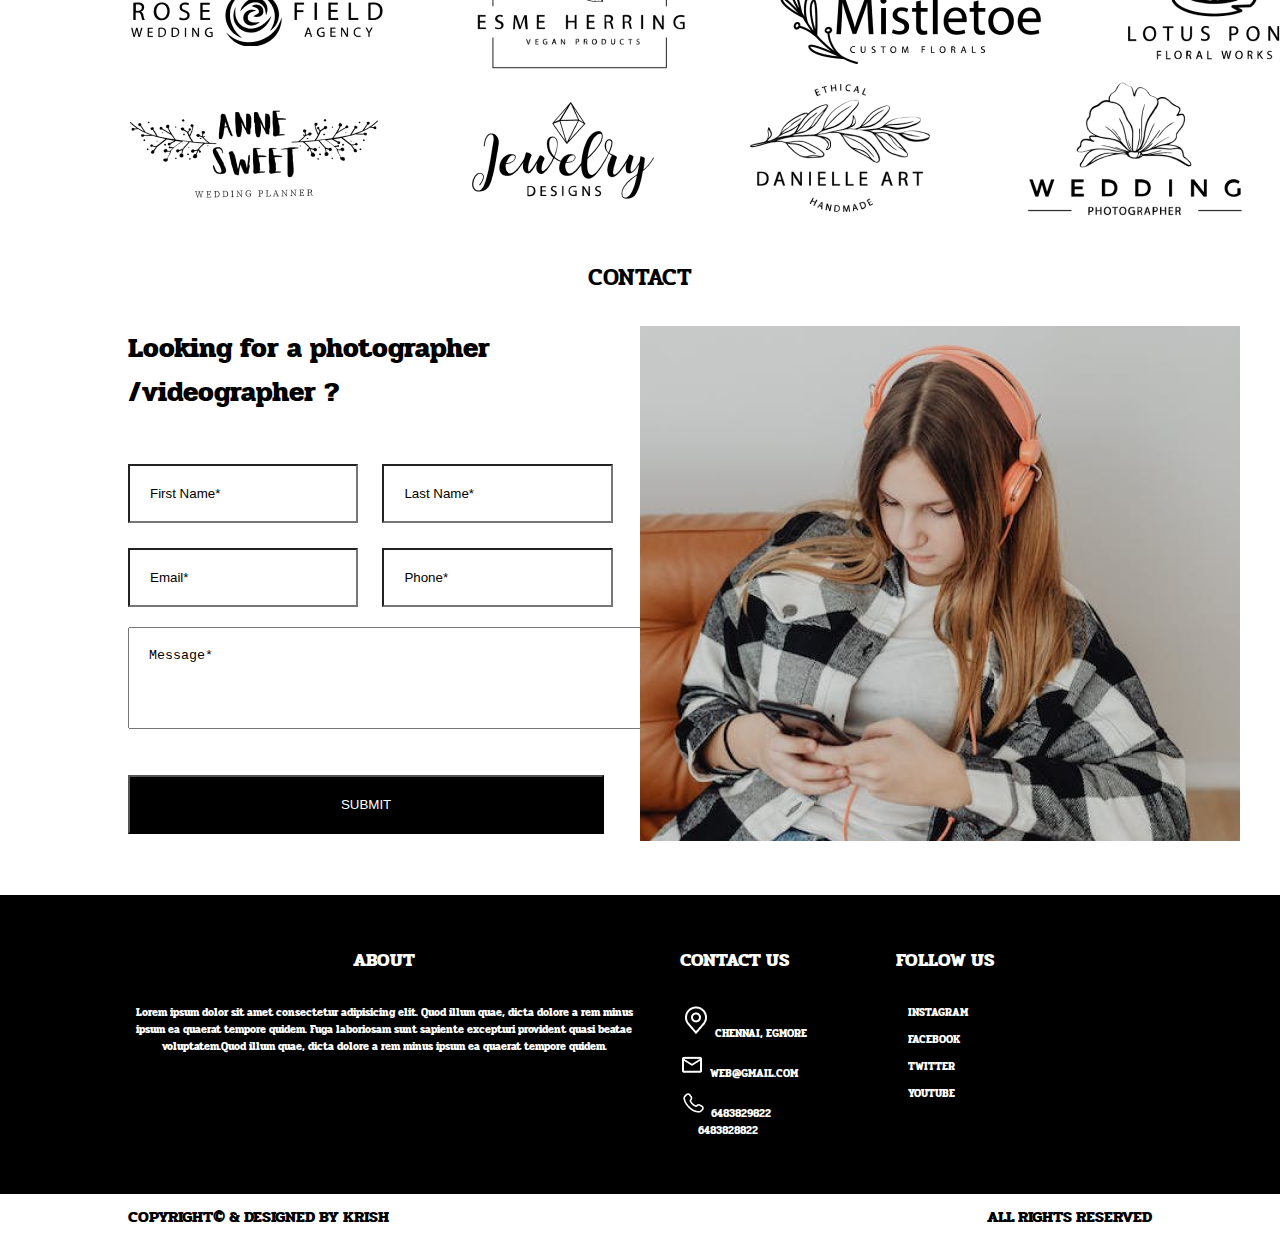
==== commit 822d750d: "dfghj" ====
--- a/index.html
+++ b/index.html
@@ -25,13 +25,17 @@
                      <img src="assets/logo2.png" alt="" width="160px" height="60px">
             </div>
             <div class="headerContent">
-              <ul>
+              <ul class="contentul">
                   <li><a href="#HOME">HOME</a></li>
                  <li><a href="#CREATORS">CREATORS</a></li>
                  <li><a href="#PORTFOLIO">PORTFOLIO</a></li>
                  <li><a href="#GALLERY">GALLERY</a></li>
                  <li><a href="#CONTACT">CONTACT</a></li>
               </ul>
+            </div>
+            <div>
+            <img src="assets/hamburger.png" alt="" class="hamburger">
+            <img src="assets/mdi_hamburger-open.png" alt="" class="hamburgerOpen">
             </div>
           </div>
           </div>
@@ -194,7 +198,7 @@
                     </div>
 
                     <div class="bookings">
-                     <div>
+                     <div class="booking1">
                     <h3>For Bookings</h3>
                     <h4><img src="assets/phone.png" alt="">9865685327</h4>
                   </div>
@@ -418,6 +422,21 @@
   </div>
 </div>
 </footer>
-
-</body>
+<script>
+  let image=document.querySelector(".hamburger");
+  let ultag=document.querySelector(".contentul");
+  let Openimage=document.querySelector(".hamburgerOpen");
+  let containerContent=document.querySelector(".containerContent")
+  image.addEventListener("click",()=>{
+    ultag.style.display="block";
+    Openimage.style.display="block";
+    image.style.display="none";
+  })
+  Openimage.addEventListener("click",()=>{
+    ultag.style.display="none";
+    Openimage.style.display="none";
+    image.style.display="block";
+  })
+</script> 
+</body>  
 </html>--- a/style.css
+++ b/style.css
@@ -8,7 +8,9 @@
     padding: 0;
     box-sizing: border-box;
 }
-
+html{
+    scroll-behavior: smooth;
+}
 /*landing page*/
 body{
     padding-top:40px ;
@@ -586,18 +588,18 @@
 }
 
 .reviewCard2{
-   height: 300px;
+   height: 340px;
    margin: 20px;
    border-radius: 3px;
    box-shadow: 5px 5px 20px black;
    overflow: hidden;
 }
 .reviewCard2 img{
-    height: 300px;
+    height: 340px;
     width: 570px;
     border-radius: 3px;
     transition: .5s;
-    background-size: cover;
+    background-size:cover;
 }
 .intro2{
     height: 70px;
@@ -958,3 +960,173 @@
     text-align: end;
     font-family: 'Pridi', serif;
 }
+.hamburger ,.hamburgerOpen{
+    display: none;
+}
+
+/*--------------------------Responsive----------------------------*/
+@media screen and (max-width:500px){
+    .fourArchitectures ,.portfolioOne ,.review,.review2 ,.ourTeamsOne,.ourTeamsTwo,.contactUs,.mainParent,.pricing{
+        display: block;
+    }
+    .contentul{
+        display: none;
+        margin-top: 50px;
+    }
+    .logo img{
+        width: 120px;
+        height: 50px;
+    }
+    .hamburger{
+        display: block;
+        margin-top: 20px;
+    }
+    .hamburgerOpen{
+        margin-top: 20px;
+    }
+    .headerContent ul li a{
+        padding: 0px;
+    }
+    .bg-image{
+           background-image: url(assets/gallery11.png);
+           background-position: center;
+           object-fit: cover;
+    }
+    .projectName h1{
+        font-size: 40px;
+        color: #000000;
+    }
+    .buttonOne{
+        color: #000000;
+        border: 3px black solid;
+    }
+    .buttonOne:hover{
+        background-color: #fff;
+    }
+    .learnMoreTwo{
+        width:50%;
+        margin-left: 25%;
+    }
+    .containerOne,.containerTwo,.containerThree,.containerFour{
+        width: 100%;
+    }
+    .portfolioOne{
+        height: 100%;
+    }
+    .portfolioOneContent{
+        position: relative;
+    }
+    .portfolioOneImage img{
+         width: 325px;
+         height: 350px;
+    }
+    .highlights{
+        margin-left: 0;
+        margin-top: 20px;
+    }
+    .follow,.customers,.ratings{
+        margin-left: 0;
+        margin-top: 20px;
+    }
+    .bookings{
+        flex-wrap: wrap;
+    }
+    .follow{
+        margin-top: 0;
+        padding-left: 20px;
+    }
+    .ratings{
+        padding-left: 20px;
+    }
+    .learnMoreThree{
+        margin-left: 30%;
+        width: 180px;
+    }
+    .bg-One{
+        width: 330px;
+        object-fit: cover;
+        background-position: center;
+    }
+    .bg-Two{
+        width: 330px;
+        object-fit: cover;
+    }
+    .bg-Three ,.bg-Five,.bg-Four,.bg-Six{
+        width: 330px;
+        background-position: center;
+        object-fit: cover;
+    }
+    .learnMoreFour{
+        margin-left: 30%;
+        width: 150px;
+    }
+    .team1{
+        margin-left: 50px;
+    }
+    .team2,.team4{
+        margin-left: 70px;
+    }
+    .team3{
+        margin-left: 20px;
+    }
+    .team5,.team8{
+        margin-left: 50px;
+    }
+    .team6,.team7{
+        margin-left: 70px;
+    }
+    .contactContent{
+        width: 100%;
+    }
+    .contactContent h3{
+        font-size: 25px;
+    }
+    .contactImage img{
+        display: none;
+    }
+    .about{
+        width: 100%;
+    }
+    .contact,.followus{
+        width: 50%;
+    }
+    .contact{
+        padding-left: 0;
+        margin-top: 0;
+    }
+    .followus{
+        margin-top: 0;
+        padding-left: 20px;
+    }
+    .footerSection{
+        flex-wrap: wrap;
+    }
+    .contactMessage2{
+        width: 320px;
+    }
+    .reviewCard{
+        position: relative;
+    }
+    .intro{
+        bottom: 0px;
+        width: 300px;
+    }
+    .reviewCard:hover .intro{
+        bottom: 0px;
+    }
+    .reviewCard2{
+        position: relative;
+    }
+    .intro2{
+        bottom: 0px;
+        width: 300px;
+    }
+    .reviewCard2:hover .intro2{
+        bottom: 0px;
+    }
+    .reviewCard2 img{
+        width: 330px;
+        background-position: center;
+        object-fit: cover;
+    }
+}